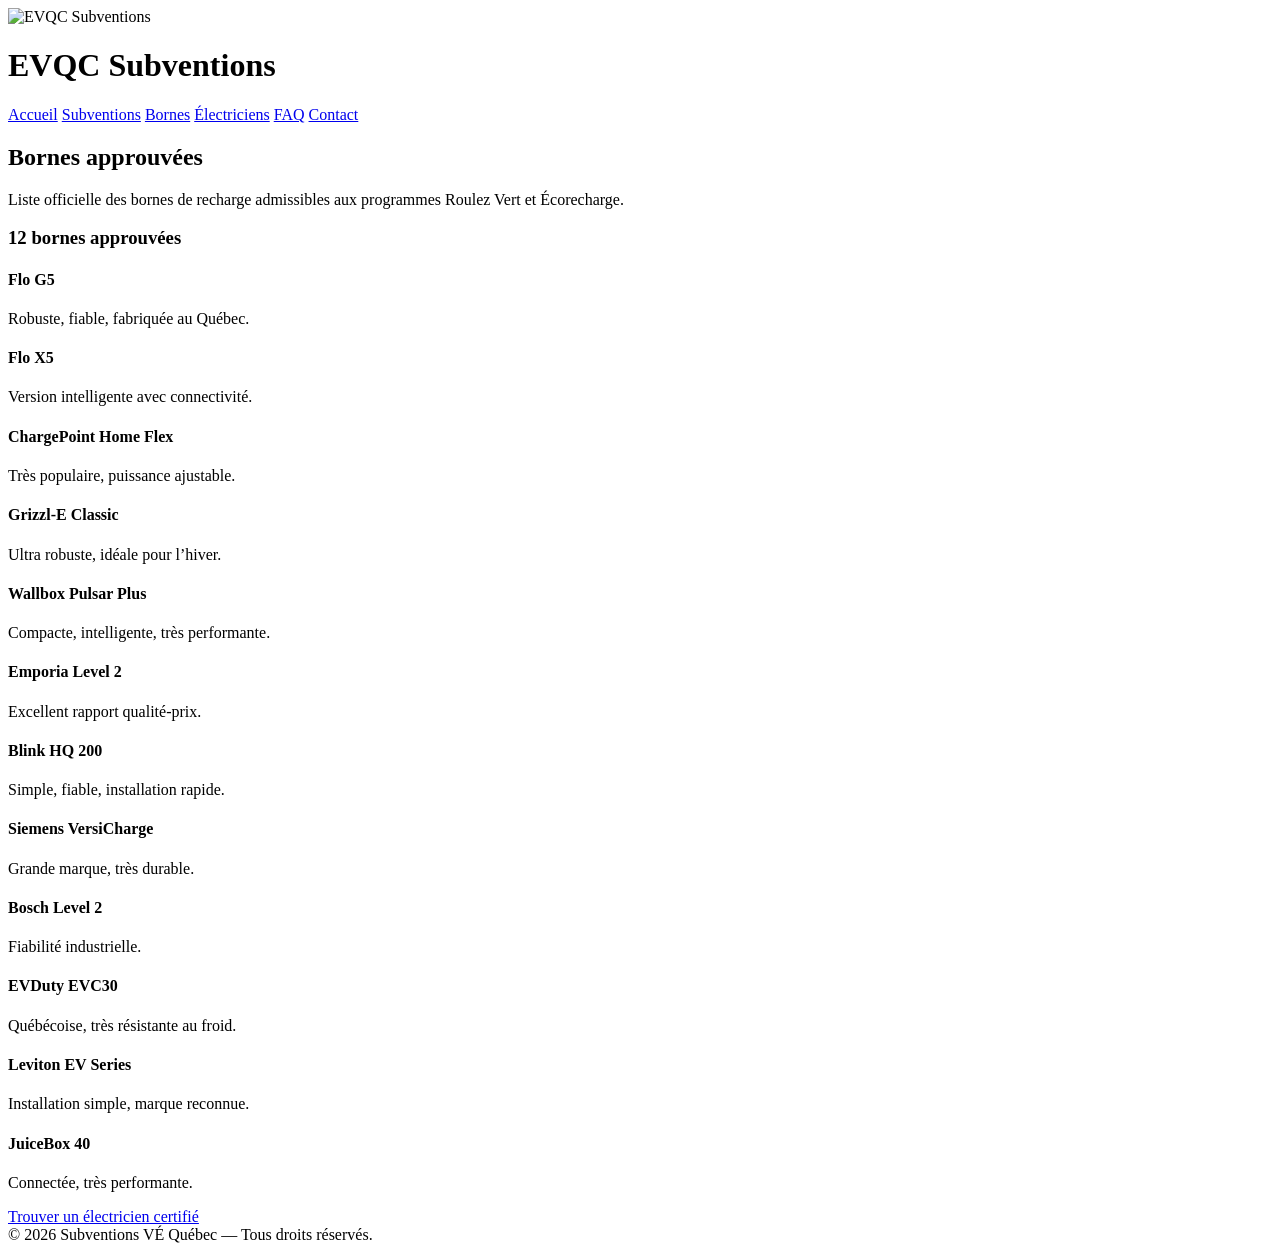
==== bornes.html @ c002c2c5 "Update bornes.html" ====
<!DOCTYPE html>
<html lang="fr">
<head>
  <meta charset="UTF-8" />
  <meta name="viewport" content="width=device-width, initial-scale=1.0" />
  <title>Bornes approuvées — Subventions VÉ Québec</title>
  <script src="https://cdn.tailwindcss.com"></script>
</head>

<body class="bg-gray-50 text-gray-900">

  <!-- HEADER -->
 <header class="bg-[#1E1E1E] text-white py-6 border-b border-[#00FF66]">
  <div class="max-w-6xl mx-auto px-4 flex justify-between items-center">
    <div class="flex items-center space-x-3">
      <img src="logo-evqc.png" alt="EVQC Subventions" class="h-10 w-auto">
      <h1 class="text-2xl font-semibold">EVQC Subventions</h1>
    </div>
    <nav class="space-x-6 text-lg">
      <a href="index.html" class="hover:text-[#00FF66]">Accueil</a>
      <a href="subventions.html" class="hover:text-[#00FF66]">Subventions</a>
      <a href="bornes.html" class="hover:text-[#00FF66]">Bornes</a>
      <a href="electriciens.html" class="hover:text-[#00FF66]">Électriciens</a>
      <a href="faq.html" class="hover:text-[#00FF66]">FAQ</a>
      <a href="contact.html" class="hover:text-[#00FF66]">Contact</a>
    </nav>
  </div>
</header>


  <!-- HERO -->
  <section class="bg-white py-16 border-b">
    <div class="max-w-4xl mx-auto px-4 text-center">
      <h2 class="text-4xl font-bold text-[#003DA5]">Bornes approuvées</h2>
      <p class="mt-4 text-xl text-gray-700">
        Liste officielle des bornes de recharge admissibles aux programmes Roulez Vert et Écorecharge.
      </p>
    </div>
  </section>

  <!-- LISTE DES BORNES -->
  <section class="py-16">
    <div class="max-w-5xl mx-auto px-4">

      <h3 class="text-3xl font-bold text-[#003DA5] mb-6">12 bornes approuvées</h3>

      <div class="grid md:grid-cols-2 gap-8">

        <!-- Borne -->
        <div class="bg-white p-6 rounded-lg shadow">
          <h4 class="text-xl font-semibold text-[#003DA5]">Flo G5</h4>
          <p class="text-gray-700 mt-2">Robuste, fiable, fabriquée au Québec.</p>
        </div>

        <div class="bg-white p-6 rounded-lg shadow">
          <h4 class="text-xl font-semibold text-[#003DA5]">Flo X5</h4>
          <p class="text-gray-700 mt-2">Version intelligente avec connectivité.</p>
        </div>

        <div class="bg-white p-6 rounded-lg shadow">
          <h4 class="text-xl font-semibold text-[#003DA5]">ChargePoint Home Flex</h4>
          <p class="text-gray-700 mt-2">Très populaire, puissance ajustable.</p>
        </div>

        <div class="bg-white p-6 rounded-lg shadow">
          <h4 class="text-xl font-semibold text-[#003DA5]">Grizzl‑E Classic</h4>
          <p class="text-gray-700 mt-2">Ultra robuste, idéale pour l’hiver.</p>
        </div>

        <div class="bg-white p-6 rounded-lg shadow">
          <h4 class="text-xl font-semibold text-[#003DA5]">Wallbox Pulsar Plus</h4>
          <p class="text-gray-700 mt-2">Compacte, intelligente, très performante.</p>
        </div>

        <div class="bg-white p-6 rounded-lg shadow">
          <h4 class="text-xl font-semibold text-[#003DA5]">Emporia Level 2</h4>
          <p class="text-gray-700 mt-2">Excellent rapport qualité‑prix.</p>
        </div>

        <div class="bg-white p-6 rounded-lg shadow">
          <h4 class="text-xl font-semibold text-[#003DA5]">Blink HQ 200</h4>
          <p class="text-gray-700 mt-2">Simple, fiable, installation rapide.</p>
        </div>

        <div class="bg-white p-6 rounded-lg shadow">
          <h4 class="text-xl font-semibold text-[#003DA5]">Siemens VersiCharge</h4>
          <p class="text-gray-700 mt-2">Grande marque, très durable.</p>
        </div>

        <div class="bg-white p-6 rounded-lg shadow">
          <h4 class="text-xl font-semibold text-[#003DA5]">Bosch Level 2</h4>
          <p class="text-gray-700 mt-2">Fiabilité industrielle.</p>
        </div>

        <div class="bg-white p-6 rounded-lg shadow">
          <h4 class="text-xl font-semibold text-[#003DA5]">EVDuty EVC30</h4>
          <p class="text-gray-700 mt-2">Québécoise, très résistante au froid.</p>
        </div>

        <div class="bg-white p-6 rounded-lg shadow">
          <h4 class="text-xl font-semibold text-[#003DA5]">Leviton EV Series</h4>
          <p class="text-gray-700 mt-2">Installation simple, marque reconnue.</p>
        </div>

        <div class="bg-white p-6 rounded-lg shadow">
          <h4 class="text-xl font-semibold text-[#003DA5]">JuiceBox 40</h4>
          <p class="text-gray-700 mt-2">Connectée, très performante.</p>
        </div>

      </div>

    </div>
  </section>

  <!-- CTA -->
  <section class="py-16 bg-gray-100">
    <div class="max-w-4xl mx-auto px-4 text-center">
      <a href="electriciens.html"
         class="inline-block bg-[#003DA5] text-white px-10 py-4 rounded-lg text-xl font-semibold shadow hover:bg-blue-800">
        Trouver un électricien certifié
      </a>
    </div>
  </section>

  <!-- FOOTER -->
  <footer class="bg-[#003DA5] text-white py-6 mt-16">
    <div class="max-w-5xl mx-auto px-4 text-center">
      © 2026 Subventions VÉ Québec — Tous droits réservés.
    </div>
  </footer>

</body>
</html>
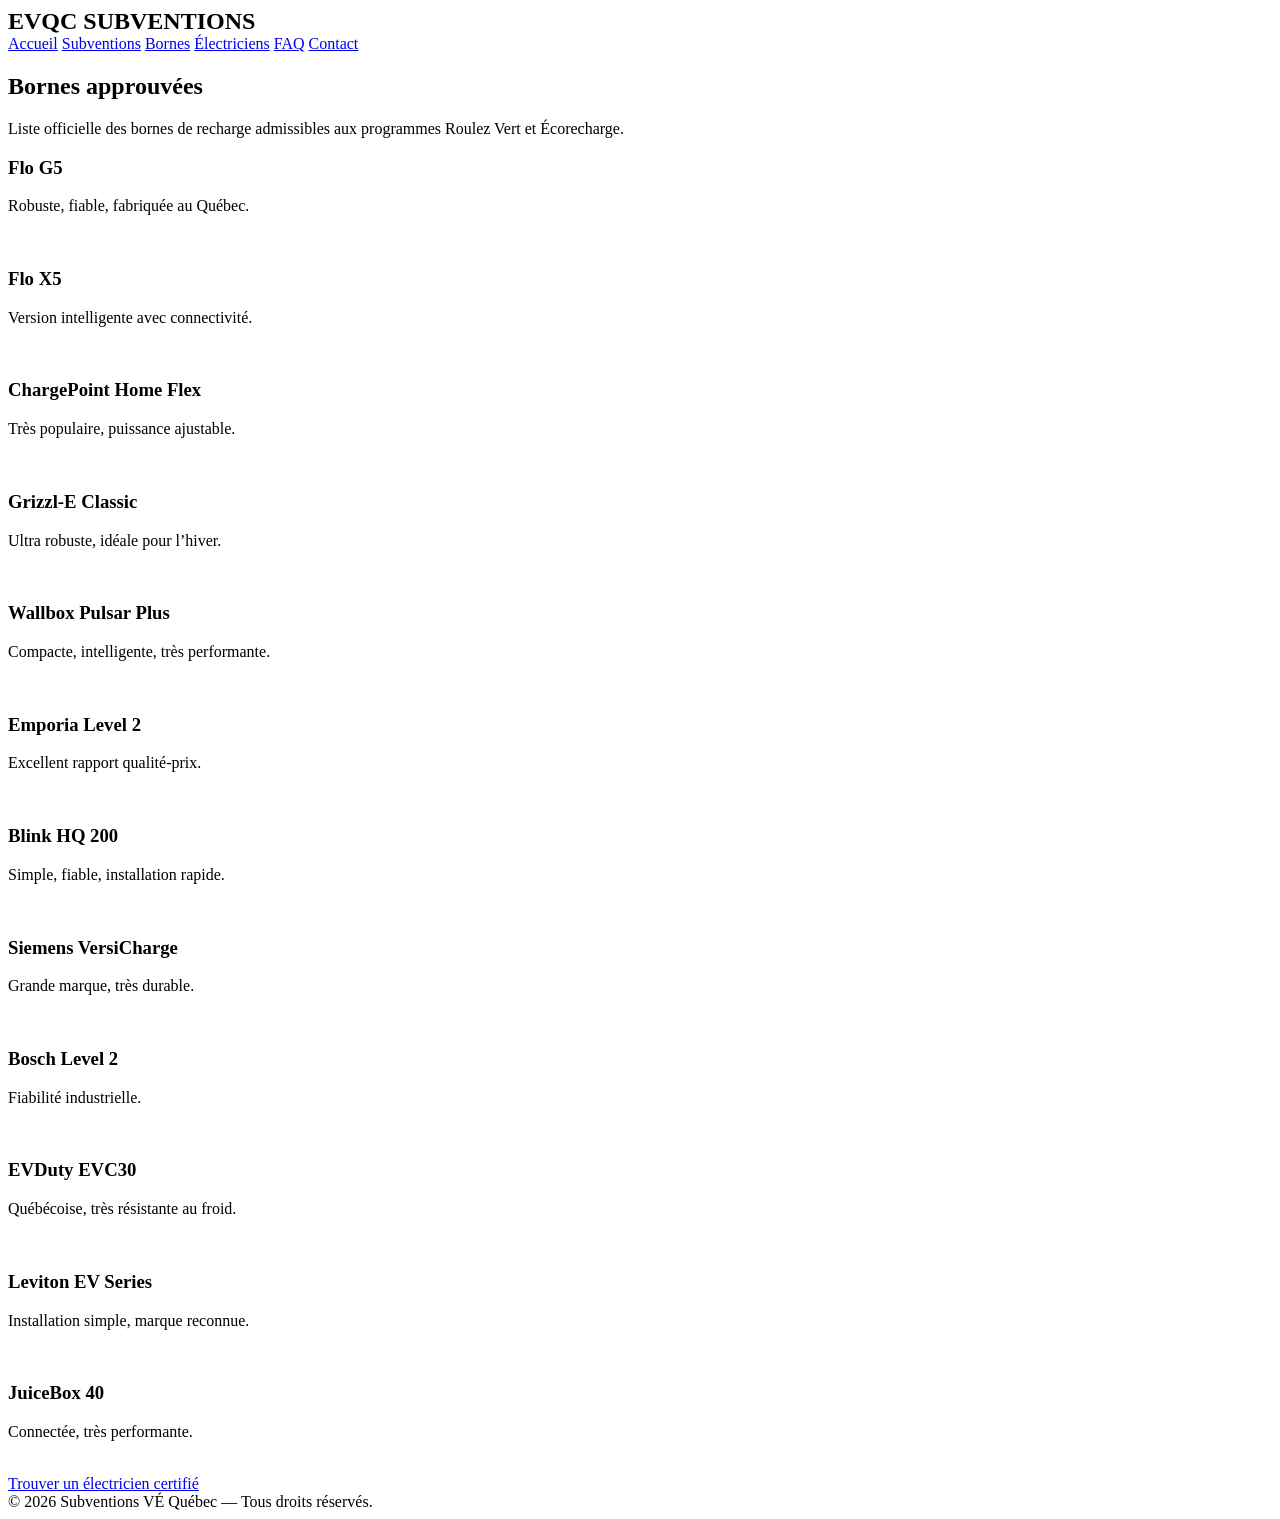
==== commit 246e51a9: "Update bornes.html" ====
--- a/bornes.html
+++ b/bornes.html
@@ -1,133 +1,74 @@
 <!DOCTYPE html>
 <html lang="fr">
 <head>
-  <meta charset="UTF-8" />
-  <meta name="viewport" content="width=device-width, initial-scale=1.0" />
-  <title>Bornes approuvées — Subventions VÉ Québec</title>
-  <script src="https://cdn.tailwindcss.com"></script>
+    <meta charset="UTF-8">
+    <meta name="viewport" content="width=device-width, initial-scale=1.0">
+    <title>Bornes approuvées — EVQC</title>
+
+    <link rel="stylesheet" href="styles.css">
 </head>
 
-<body class="bg-gray-50 text-gray-900">
+<body>
 
-  <!-- HEADER -->
- <header class="bg-[#1E1E1E] text-white py-6 border-b border-[#00FF66]">
-  <div class="max-w-6xl mx-auto px-4 flex justify-between items-center">
-    <div class="flex items-center space-x-3">
-      <img src="logo-evqc.png" alt="EVQC Subventions" class="h-10 w-auto">
-      <h1 class="text-2xl font-semibold">EVQC Subventions</h1>
-    </div>
-    <nav class="space-x-6 text-lg">
-      <a href="index.html" class="hover:text-[#00FF66]">Accueil</a>
-      <a href="subventions.html" class="hover:text-[#00FF66]">Subventions</a>
-      <a href="bornes.html" class="hover:text-[#00FF66]">Bornes</a>
-      <a href="electriciens.html" class="hover:text-[#00FF66]">Électriciens</a>
-      <a href="faq.html" class="hover:text-[#00FF66]">FAQ</a>
-      <a href="contact.html" class="hover:text-[#00FF66]">Contact</a>
-    </nav>
-  </div>
-</header>
+    <!-- HEADER -->
+    <header>
+        <div class="container">
+            <nav>
+                <h2 style="color: var(--evqc-green); margin:0;">EVQC SUBVENTIONS</h2>
+                <div>
+                    <a href="index.html">Accueil</a>
+                    <a href="subventions.html">Subventions</a>
+                    <a href="bornes.html">Bornes</a>
+                    <a href="electriciens.html">Électriciens</a>
+                    <a href="faq.html">FAQ</a>
+                    <a href="contact.html">Contact</a>
+                </div>
+            </nav>
+        </div>
+    </header>
 
+    <div class="container">
 
-  <!-- HERO -->
-  <section class="bg-white py-16 border-b">
-    <div class="max-w-4xl mx-auto px-4 text-center">
-      <h2 class="text-4xl font-bold text-[#003DA5]">Bornes approuvées</h2>
-      <p class="mt-4 text-xl text-gray-700">
-        Liste officielle des bornes de recharge admissibles aux programmes Roulez Vert et Écorecharge.
-      </p>
-    </div>
-  </section>
+        <section class="section">
+            <h1>Bornes approuvées</h1>
+            <p>Liste officielle des bornes de recharge admissibles aux programmes Roulez Vert et Écorecharge.</p>
+        </section>
 
-  <!-- LISTE DES BORNES -->
-  <section class="py-16">
-    <div class="max-w-5xl mx-auto px-4">
+        <!-- LISTE DES BORNES -->
+        <section class="section">
+            <div class="card"><h3>Flo G5</h3><p>Robuste, fiable, fabriquée au Québec.</p></div>
+            <br>
+            <div class="card"><h3>Flo X5</h3><p>Version intelligente avec connectivité.</p></div>
+            <br>
+            <div class="card"><h3>ChargePoint Home Flex</h3><p>Très populaire, puissance ajustable.</p></div>
+            <br>
+            <div class="card"><h3>Grizzl‑E Classic</h3><p>Ultra robuste, idéale pour l’hiver.</p></div>
+            <br>
+            <div class="card"><h3>Wallbox Pulsar Plus</h3><p>Compacte, intelligente, très performante.</p></div>
+            <br>
+            <div class="card"><h3>Emporia Level 2</h3><p>Excellent rapport qualité‑prix.</p></div>
+            <br>
+            <div class="card"><h3>Blink HQ 200</h3><p>Simple, fiable, installation rapide.</p></div>
+            <br>
+            <div class="card"><h3>Siemens VersiCharge</h3><p>Grande marque, très durable.</p></div>
+            <br>
+            <div class="card"><h3>Bosch Level 2</h3><p>Fiabilité industrielle.</p></div>
+            <br>
+            <div class="card"><h3>EVDuty EVC30</h3><p>Québécoise, très résistante au froid.</p></div>
+            <br>
+            <div class="card"><h3>Leviton EV Series</h3><p>Installation simple, marque reconnue.</p></div>
+            <br>
+            <div class="card"><h3>JuiceBox 40</h3><p>Connectée, très performante.</p></div>
+        </section>
 
-      <h3 class="text-3xl font-bold text-[#003DA5] mb-6">12 bornes approuvées</h3>
-
-      <div class="grid md:grid-cols-2 gap-8">
-
-        <!-- Borne -->
-        <div class="bg-white p-6 rounded-lg shadow">
-          <h4 class="text-xl font-semibold text-[#003DA5]">Flo G5</h4>
-          <p class="text-gray-700 mt-2">Robuste, fiable, fabriquée au Québec.</p>
-        </div>
-
-        <div class="bg-white p-6 rounded-lg shadow">
-          <h4 class="text-xl font-semibold text-[#003DA5]">Flo X5</h4>
-          <p class="text-gray-700 mt-2">Version intelligente avec connectivité.</p>
-        </div>
-
-        <div class="bg-white p-6 rounded-lg shadow">
-          <h4 class="text-xl font-semibold text-[#003DA5]">ChargePoint Home Flex</h4>
-          <p class="text-gray-700 mt-2">Très populaire, puissance ajustable.</p>
-        </div>
-
-        <div class="bg-white p-6 rounded-lg shadow">
-          <h4 class="text-xl font-semibold text-[#003DA5]">Grizzl‑E Classic</h4>
-          <p class="text-gray-700 mt-2">Ultra robuste, idéale pour l’hiver.</p>
-        </div>
-
-        <div class="bg-white p-6 rounded-lg shadow">
-          <h4 class="text-xl font-semibold text-[#003DA5]">Wallbox Pulsar Plus</h4>
-          <p class="text-gray-700 mt-2">Compacte, intelligente, très performante.</p>
-        </div>
-
-        <div class="bg-white p-6 rounded-lg shadow">
-          <h4 class="text-xl font-semibold text-[#003DA5]">Emporia Level 2</h4>
-          <p class="text-gray-700 mt-2">Excellent rapport qualité‑prix.</p>
-        </div>
-
-        <div class="bg-white p-6 rounded-lg shadow">
-          <h4 class="text-xl font-semibold text-[#003DA5]">Blink HQ 200</h4>
-          <p class="text-gray-700 mt-2">Simple, fiable, installation rapide.</p>
-        </div>
-
-        <div class="bg-white p-6 rounded-lg shadow">
-          <h4 class="text-xl font-semibold text-[#003DA5]">Siemens VersiCharge</h4>
-          <p class="text-gray-700 mt-2">Grande marque, très durable.</p>
-        </div>
-
-        <div class="bg-white p-6 rounded-lg shadow">
-          <h4 class="text-xl font-semibold text-[#003DA5]">Bosch Level 2</h4>
-          <p class="text-gray-700 mt-2">Fiabilité industrielle.</p>
-        </div>
-
-        <div class="bg-white p-6 rounded-lg shadow">
-          <h4 class="text-xl font-semibold text-[#003DA5]">EVDuty EVC30</h4>
-          <p class="text-gray-700 mt-2">Québécoise, très résistante au froid.</p>
-        </div>
-
-        <div class="bg-white p-6 rounded-lg shadow">
-          <h4 class="text-xl font-semibold text-[#003DA5]">Leviton EV Series</h4>
-          <p class="text-gray-700 mt-2">Installation simple, marque reconnue.</p>
-        </div>
-
-        <div class="bg-white p-6 rounded-lg shadow">
-          <h4 class="text-xl font-semibold text-[#003DA5]">JuiceBox 40</h4>
-          <p class="text-gray-700 mt-2">Connectée, très performante.</p>
-        </div>
-
-      </div>
+        <br>
+        <a class="btn" href="electriciens.html">Trouver un électricien certifié</a>
 
     </div>
-  </section>
 
-  <!-- CTA -->
-  <section class="py-16 bg-gray-100">
-    <div class="max-w-4xl mx-auto px-4 text-center">
-      <a href="electriciens.html"
-         class="inline-block bg-[#003DA5] text-white px-10 py-4 rounded-lg text-xl font-semibold shadow hover:bg-blue-800">
-        Trouver un électricien certifié
-      </a>
-    </div>
-  </section>
-
-  <!-- FOOTER -->
-  <footer class="bg-[#003DA5] text-white py-6 mt-16">
-    <div class="max-w-5xl mx-auto px-4 text-center">
-      © 2026 Subventions VÉ Québec — Tous droits réservés.
-    </div>
-  </footer>
+    <footer>
+        © 2026 Subventions VÉ Québec — Tous droits réservés.
+    </footer>
 
 </body>
 </html>
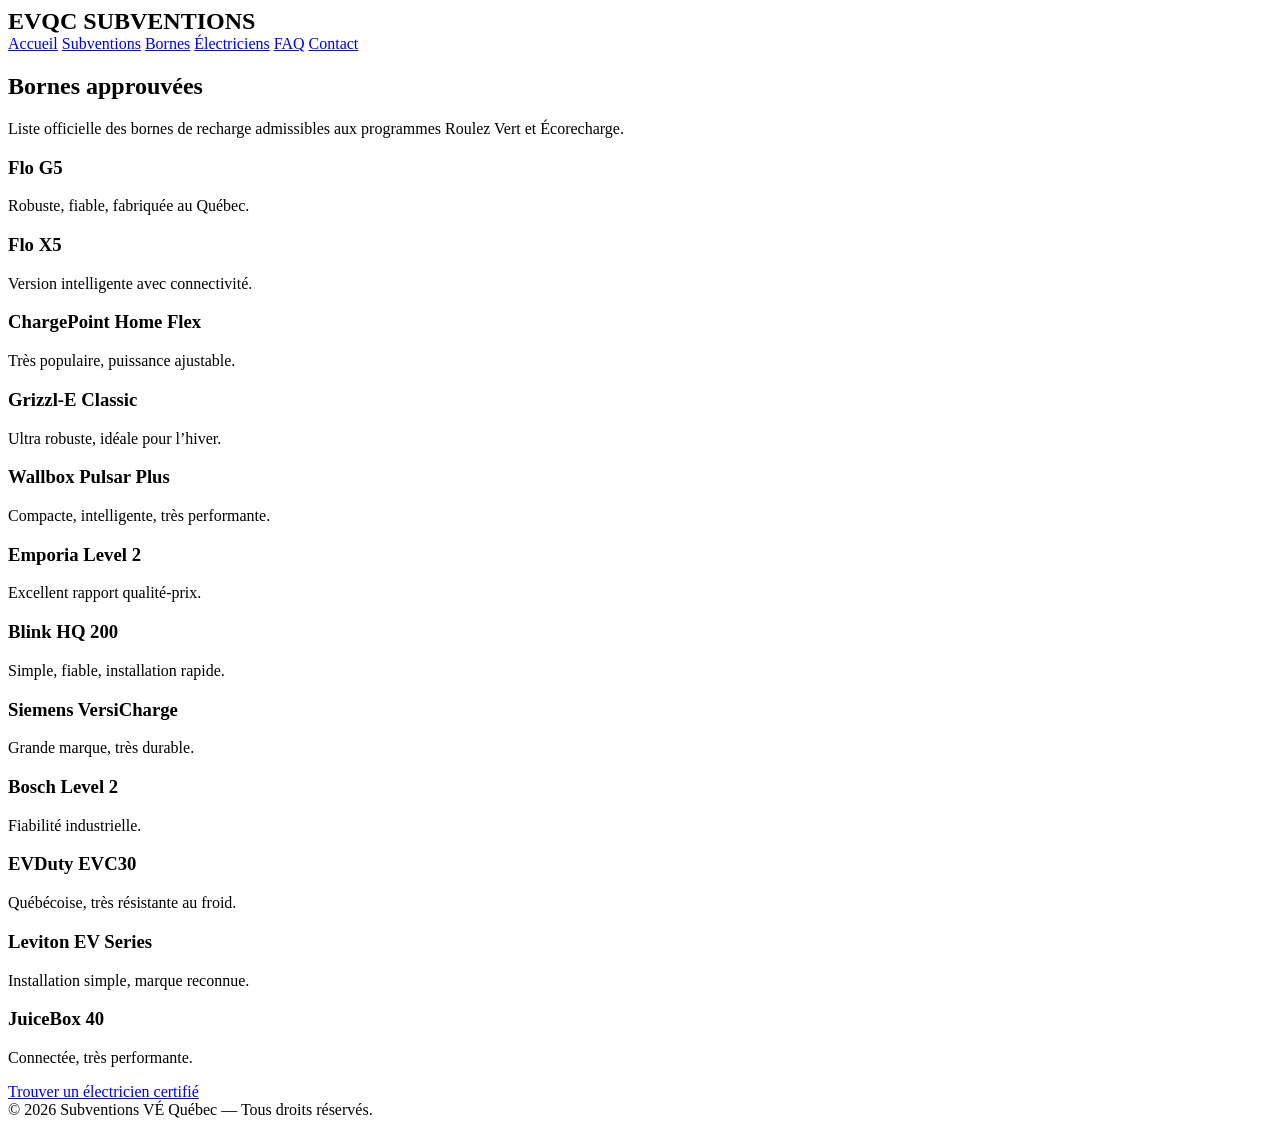
==== commit a025cbcc: "Update bornes.html" ====
--- a/bornes.html
+++ b/bornes.html
@@ -10,7 +10,6 @@
 
 <body>
 
-    <!-- HEADER -->
     <header>
         <div class="container">
             <nav>
@@ -34,34 +33,21 @@
             <p>Liste officielle des bornes de recharge admissibles aux programmes Roulez Vert et Écorecharge.</p>
         </section>
 
-        <!-- LISTE DES BORNES -->
         <section class="section">
             <div class="card"><h3>Flo G5</h3><p>Robuste, fiable, fabriquée au Québec.</p></div>
-            <br>
             <div class="card"><h3>Flo X5</h3><p>Version intelligente avec connectivité.</p></div>
-            <br>
             <div class="card"><h3>ChargePoint Home Flex</h3><p>Très populaire, puissance ajustable.</p></div>
-            <br>
             <div class="card"><h3>Grizzl‑E Classic</h3><p>Ultra robuste, idéale pour l’hiver.</p></div>
-            <br>
             <div class="card"><h3>Wallbox Pulsar Plus</h3><p>Compacte, intelligente, très performante.</p></div>
-            <br>
             <div class="card"><h3>Emporia Level 2</h3><p>Excellent rapport qualité‑prix.</p></div>
-            <br>
             <div class="card"><h3>Blink HQ 200</h3><p>Simple, fiable, installation rapide.</p></div>
-            <br>
             <div class="card"><h3>Siemens VersiCharge</h3><p>Grande marque, très durable.</p></div>
-            <br>
             <div class="card"><h3>Bosch Level 2</h3><p>Fiabilité industrielle.</p></div>
-            <br>
             <div class="card"><h3>EVDuty EVC30</h3><p>Québécoise, très résistante au froid.</p></div>
-            <br>
             <div class="card"><h3>Leviton EV Series</h3><p>Installation simple, marque reconnue.</p></div>
-            <br>
             <div class="card"><h3>JuiceBox 40</h3><p>Connectée, très performante.</p></div>
         </section>
 
-        <br>
         <a class="btn" href="electriciens.html">Trouver un électricien certifié</a>
 
     </div>
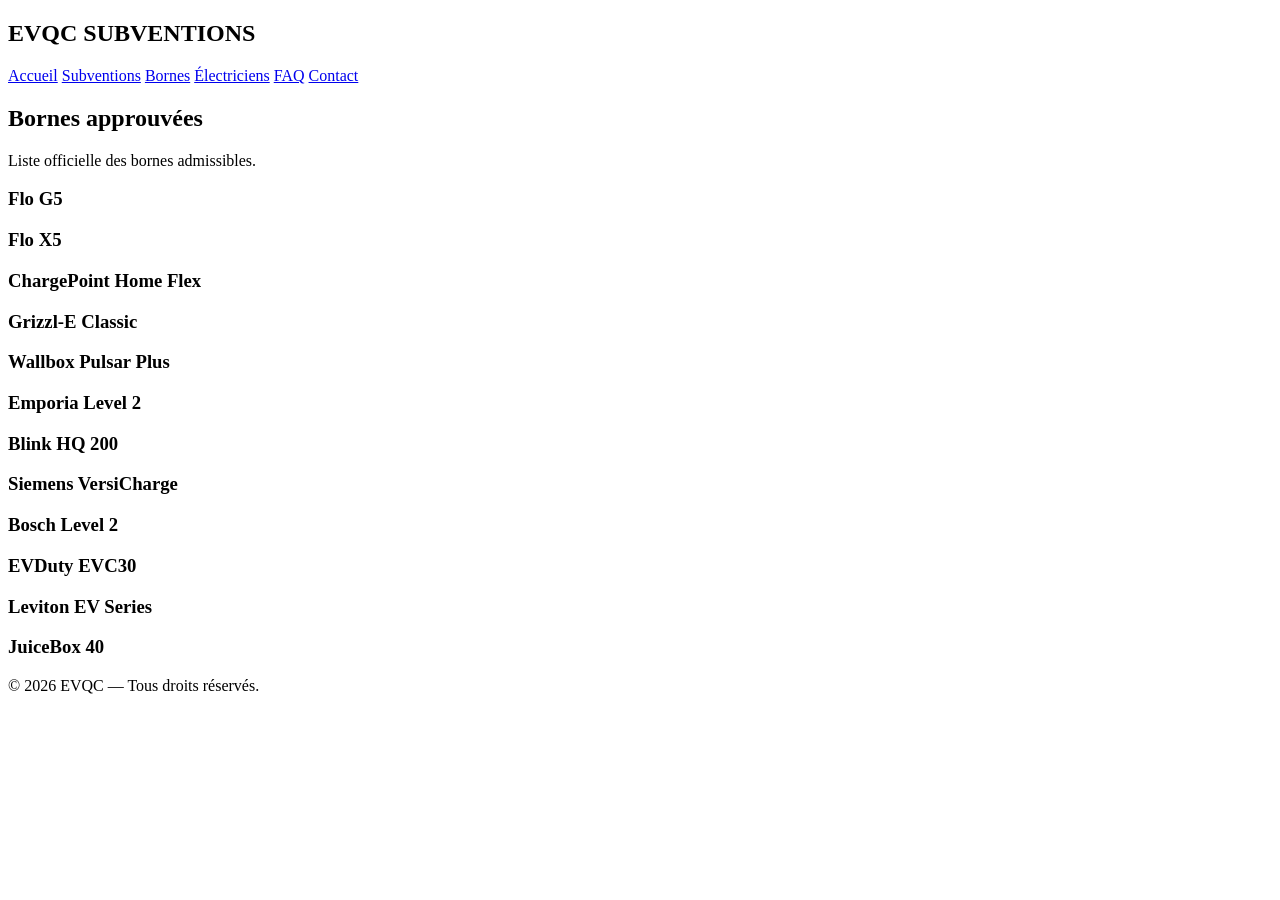
==== commit 8a801359: "Update bornes.html" ====
--- a/bornes.html
+++ b/bornes.html
@@ -4,57 +4,54 @@
     <meta charset="UTF-8">
     <meta name="viewport" content="width=device-width, initial-scale=1.0">
     <title>Bornes approuvées — EVQC</title>
-
     <link rel="stylesheet" href="styles.css">
 </head>
 
 <body>
 
-    <header>
-        <div class="container">
-            <nav>
-                <h2 style="color: var(--evqc-green); margin:0;">EVQC SUBVENTIONS</h2>
-                <div>
-                    <a href="index.html">Accueil</a>
-                    <a href="subventions.html">Subventions</a>
-                    <a href="bornes.html">Bornes</a>
-                    <a href="electriciens.html">Électriciens</a>
-                    <a href="faq.html">FAQ</a>
-                    <a href="contact.html">Contact</a>
-                </div>
-            </nav>
-        </div>
-    </header>
+<header>
+    <div class="container">
+        <nav>
+            <h2>EVQC SUBVENTIONS</h2>
+            <div>
+                <a href="index.html">Accueil</a>
+                <a href="subventions.html">Subventions</a>
+                <a href="bornes.html">Bornes</a>
+                <a href="electriciens.html">Électriciens</a>
+                <a href="faq.html">FAQ</a>
+                <a href="contact.html">Contact</a>
+            </div>
+        </nav>
+    </div>
+</header>
 
-    <div class="container">
+<div class="container">
 
-        <section class="section">
-            <h1>Bornes approuvées</h1>
-            <p>Liste officielle des bornes de recharge admissibles aux programmes Roulez Vert et Écorecharge.</p>
-        </section>
+    <section class="section">
+        <h1>Bornes approuvées</h1>
+        <p>Liste officielle des bornes admissibles.</p>
+    </section>
 
-        <section class="section">
-            <div class="card"><h3>Flo G5</h3><p>Robuste, fiable, fabriquée au Québec.</p></div>
-            <div class="card"><h3>Flo X5</h3><p>Version intelligente avec connectivité.</p></div>
-            <div class="card"><h3>ChargePoint Home Flex</h3><p>Très populaire, puissance ajustable.</p></div>
-            <div class="card"><h3>Grizzl‑E Classic</h3><p>Ultra robuste, idéale pour l’hiver.</p></div>
-            <div class="card"><h3>Wallbox Pulsar Plus</h3><p>Compacte, intelligente, très performante.</p></div>
-            <div class="card"><h3>Emporia Level 2</h3><p>Excellent rapport qualité‑prix.</p></div>
-            <div class="card"><h3>Blink HQ 200</h3><p>Simple, fiable, installation rapide.</p></div>
-            <div class="card"><h3>Siemens VersiCharge</h3><p>Grande marque, très durable.</p></div>
-            <div class="card"><h3>Bosch Level 2</h3><p>Fiabilité industrielle.</p></div>
-            <div class="card"><h3>EVDuty EVC30</h3><p>Québécoise, très résistante au froid.</p></div>
-            <div class="card"><h3>Leviton EV Series</h3><p>Installation simple, marque reconnue.</p></div>
-            <div class="card"><h3>JuiceBox 40</h3><p>Connectée, très performante.</p></div>
-        </section>
+    <section class="section">
+        <div class="card"><h3>Flo G5</h3></div>
+        <div class="card"><h3>Flo X5</h3></div>
+        <div class="card"><h3>ChargePoint Home Flex</h3></div>
+        <div class="card"><h3>Grizzl‑E Classic</h3></div>
+        <div class="card"><h3>Wallbox Pulsar Plus</h3></div>
+        <div class="card"><h3>Emporia Level 2</h3></div>
+        <div class="card"><h3>Blink HQ 200</h3></div>
+        <div class="card"><h3>Siemens VersiCharge</h3></div>
+        <div class="card"><h3>Bosch Level 2</h3></div>
+        <div class="card"><h3>EVDuty EVC30</h3></div>
+        <div class="card"><h3>Leviton EV Series</h3></div>
+        <div class="card"><h3>JuiceBox 40</h3></div>
+    </section>
 
-        <a class="btn" href="electriciens.html">Trouver un électricien certifié</a>
+</div>
 
-    </div>
-
-    <footer>
-        © 2026 Subventions VÉ Québec — Tous droits réservés.
-    </footer>
+<footer>
+    © 2026 EVQC — Tous droits réservés.
+</footer>
 
 </body>
 </html>
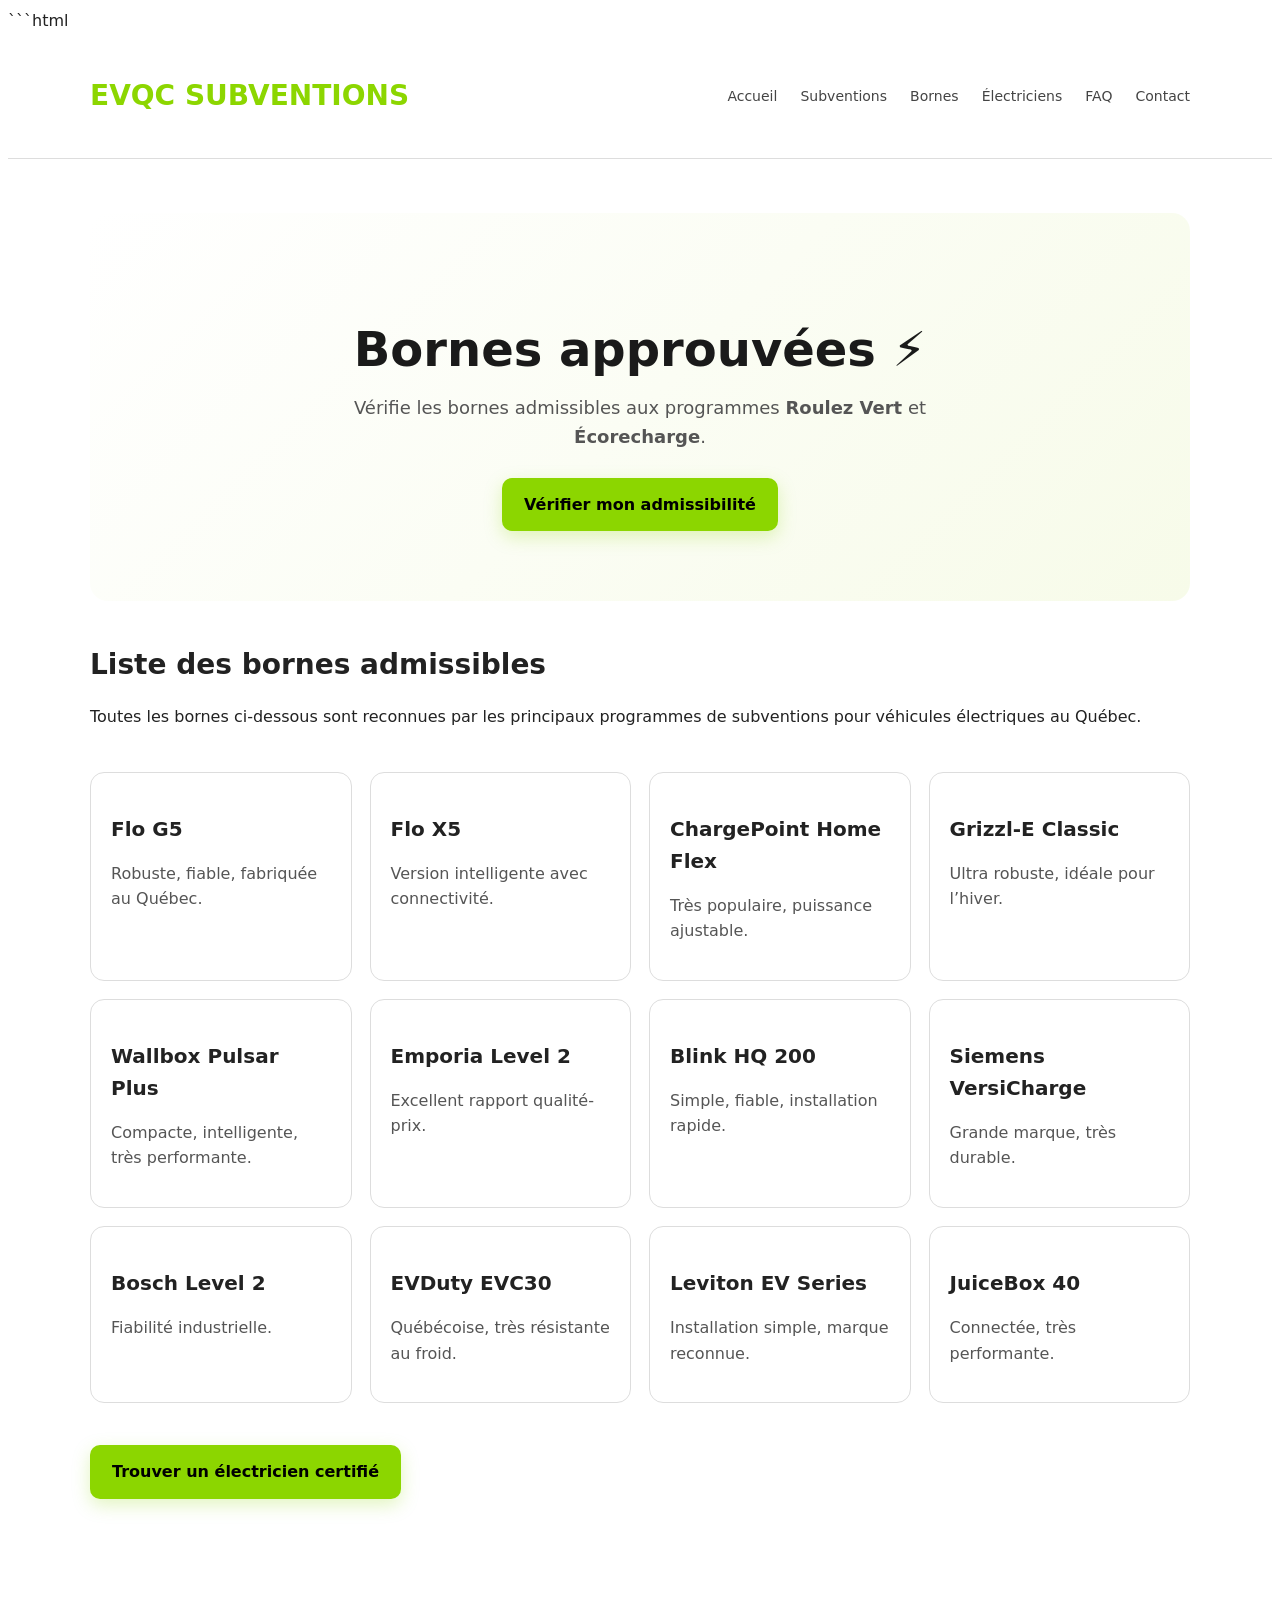
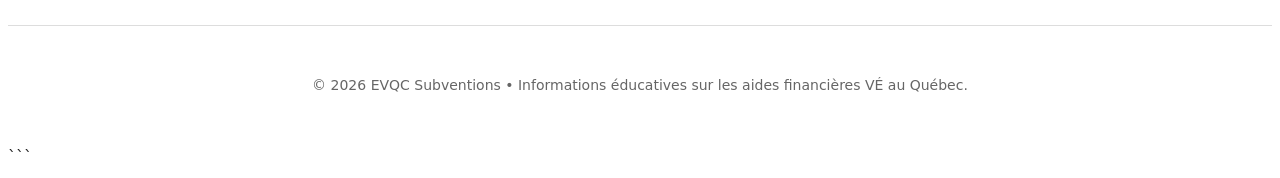
==== commit f737d38c: "Update bornes.html" ====
--- a/bornes.html
+++ b/bornes.html
@@ -1,9 +1,11 @@
+```html
 <!DOCTYPE html>
 <html lang="fr">
 <head>
     <meta charset="UTF-8">
     <meta name="viewport" content="width=device-width, initial-scale=1.0">
     <title>Bornes approuvées — EVQC</title>
+
     <link rel="stylesheet" href="styles.css">
 </head>
 
@@ -12,7 +14,10 @@
 <header>
     <div class="container">
         <nav>
-            <h2>EVQC SUBVENTIONS</h2>
+            <h2 style="color: var(--evqc-green); margin:0;">
+                EVQC SUBVENTIONS
+            </h2>
+
             <div>
                 <a href="index.html">Accueil</a>
                 <a href="subventions.html">Subventions</a>
@@ -27,31 +32,110 @@
 
 <div class="container">
 
+    <!-- HERO -->
+    <section class="hero">
+        <h1>Bornes approuvées ⚡</h1>
+
+        <p>
+            Vérifie les bornes admissibles aux programmes
+            <strong>Roulez Vert</strong> et
+            <strong>Écorecharge</strong>.
+        </p>
+
+        <a class="btn btn-primary" href="subventions.html">
+            Vérifier mon admissibilité
+        </a>
+    </section>
+
+    <!-- INTRO -->
     <section class="section">
-        <h1>Bornes approuvées</h1>
-        <p>Liste officielle des bornes admissibles.</p>
+        <h2>Liste des bornes admissibles</h2>
+
+        <p>
+            Toutes les bornes ci-dessous sont reconnues par les principaux
+            programmes de subventions pour véhicules électriques au Québec.
+        </p>
+    </section>
+
+    <!-- GRID -->
+    <section class="section bornes-grid">
+
+        <div class="card">
+            <h3>Flo G5</h3>
+            <p>Robuste, fiable, fabriquée au Québec.</p>
+        </div>
+
+        <div class="card">
+            <h3>Flo X5</h3>
+            <p>Version intelligente avec connectivité.</p>
+        </div>
+
+        <div class="card">
+            <h3>ChargePoint Home Flex</h3>
+            <p>Très populaire, puissance ajustable.</p>
+        </div>
+
+        <div class="card">
+            <h3>Grizzl-E Classic</h3>
+            <p>Ultra robuste, idéale pour l’hiver.</p>
+        </div>
+
+        <div class="card">
+            <h3>Wallbox Pulsar Plus</h3>
+            <p>Compacte, intelligente, très performante.</p>
+        </div>
+
+        <div class="card">
+            <h3>Emporia Level 2</h3>
+            <p>Excellent rapport qualité-prix.</p>
+        </div>
+
+        <div class="card">
+            <h3>Blink HQ 200</h3>
+            <p>Simple, fiable, installation rapide.</p>
+        </div>
+
+        <div class="card">
+            <h3>Siemens VersiCharge</h3>
+            <p>Grande marque, très durable.</p>
+        </div>
+
+        <div class="card">
+            <h3>Bosch Level 2</h3>
+            <p>Fiabilité industrielle.</p>
+        </div>
+
+        <div class="card">
+            <h3>EVDuty EVC30</h3>
+            <p>Québécoise, très résistante au froid.</p>
+        </div>
+
+        <div class="card">
+            <h3>Leviton EV Series</h3>
+            <p>Installation simple, marque reconnue.</p>
+        </div>
+
+        <div class="card">
+            <h3>JuiceBox 40</h3>
+            <p>Connectée, très performante.</p>
+        </div>
+
     </section>
 
     <section class="section">
-        <div class="card"><h3>Flo G5</h3></div>
-        <div class="card"><h3>Flo X5</h3></div>
-        <div class="card"><h3>ChargePoint Home Flex</h3></div>
-        <div class="card"><h3>Grizzl‑E Classic</h3></div>
-        <div class="card"><h3>Wallbox Pulsar Plus</h3></div>
-        <div class="card"><h3>Emporia Level 2</h3></div>
-        <div class="card"><h3>Blink HQ 200</h3></div>
-        <div class="card"><h3>Siemens VersiCharge</h3></div>
-        <div class="card"><h3>Bosch Level 2</h3></div>
-        <div class="card"><h3>EVDuty EVC30</h3></div>
-        <div class="card"><h3>Leviton EV Series</h3></div>
-        <div class="card"><h3>JuiceBox 40</h3></div>
+        <a class="btn btn-primary" href="electriciens.html">
+            Trouver un électricien certifié
+        </a>
     </section>
 
 </div>
 
 <footer>
-    © 2026 EVQC — Tous droits réservés.
+    <div class="container">
+        © 2026 EVQC Subventions • Informations éducatives sur les aides financières VÉ au Québec.
+    </div>
 </footer>
 
 </body>
 </html>
+```
--- a/styles.css
+++ b/styles.css
@@ -0,0 +1,203 @@
+```css
+/* RESET */
+* {
+  margin: 0;
+  padding: 0;
+  box-sizing: border-box;
+}
+
+/* PALETTE */
+:root {
+  --evqc-green: #8cd600;
+  --evqc-dark: #1a1a1a;
+  --evqc-light: #f5f5f5;
+  --evqc-border: #dddddd;
+}
+
+/* BASE */
+body {
+  font-family: system-ui, -apple-system, BlinkMacSystemFont, "Segoe UI", sans-serif;
+  background: #ffffff;
+  color: #222222;
+  line-height: 1.6;
+}
+
+.container {
+  max-width: 1100px;
+  margin: 0 auto;
+  padding: 24px 16px;
+}
+
+/* HEADER */
+header {
+  border-bottom: 1px solid var(--evqc-border);
+  background: #ffffff;
+  position: sticky;
+  top: 0;
+  z-index: 100;
+}
+
+header nav {
+  display: flex;
+  justify-content: space-between;
+  align-items: center;
+  padding: 16px 0;
+}
+
+header nav a {
+  text-decoration: none;
+  color: #444;
+  margin-left: 18px;
+  font-size: 14px;
+  transition: color 0.2s ease;
+}
+
+header nav a:hover {
+  color: var(--evqc-green);
+}
+
+/* HERO */
+.hero {
+  text-align: center;
+  padding: 70px 20px;
+  background: linear-gradient(
+    135deg,
+    #ffffff 0%,
+    #f7fbe9 100%
+  );
+  border-radius: 18px;
+  margin-top: 30px;
+}
+
+.hero h1 {
+  font-size: 48px;
+  line-height: 1.1;
+  margin-bottom: 18px;
+  color: var(--evqc-dark);
+}
+
+.hero p {
+  max-width: 700px;
+  margin: 0 auto 26px;
+  font-size: 18px;
+  color: #555;
+}
+
+/* TITRES */
+h1 {
+  font-size: 34px;
+  margin-bottom: 12px;
+}
+
+h2 {
+  font-size: 28px;
+  margin-bottom: 12px;
+}
+
+h3 {
+  font-size: 20px;
+  margin-bottom: 8px;
+}
+
+/* SECTIONS */
+.section {
+  margin: 42px 0;
+}
+
+/* GRID */
+.bornes-grid {
+  display: grid;
+  grid-template-columns: repeat(auto-fit, minmax(260px, 1fr));
+  gap: 18px;
+}
+
+/* CARDS */
+.card {
+  border: 1px solid var(--evqc-border);
+  border-radius: 14px;
+  padding: 20px;
+  background: #ffffff;
+  transition:
+    transform 0.2s ease,
+    box-shadow 0.2s ease;
+}
+
+.card:hover {
+  transform: translateY(-4px);
+  box-shadow: 0 10px 24px rgba(0,0,0,0.08);
+}
+
+.card p {
+  color: #555;
+}
+
+/* BUTTONS */
+.btn,
+button {
+  display: inline-block;
+  background: var(--evqc-green);
+  color: #000;
+  padding: 14px 22px;
+  border-radius: 10px;
+  border: none;
+  font-size: 16px;
+  font-weight: 700;
+  cursor: pointer;
+  text-decoration: none;
+  transition:
+    transform 0.15s ease,
+    filter 0.2s ease;
+}
+
+.btn:hover,
+button:hover {
+  filter: brightness(1.05);
+  transform: translateY(-1px);
+}
+
+.btn-primary {
+  box-shadow: 0 6px 18px rgba(140,214,0,0.25);
+}
+
+/* FOOTER */
+footer {
+  margin-top: 60px;
+  padding: 24px 0;
+  border-top: 1px solid var(--evqc-border);
+  font-size: 14px;
+  color: #666;
+  text-align: center;
+}
+
+/* MOBILE */
+@media (max-width: 768px) {
+
+  header nav {
+    flex-direction: column;
+    gap: 14px;
+  }
+
+  header nav div {
+    display: flex;
+    flex-wrap: wrap;
+    justify-content: center;
+  }
+
+  .hero {
+    padding: 50px 18px;
+  }
+
+  .hero h1 {
+    font-size: 34px;
+  }
+
+  .hero p {
+    font-size: 16px;
+  }
+
+  h2 {
+    font-size: 24px;
+  }
+
+}
+```
